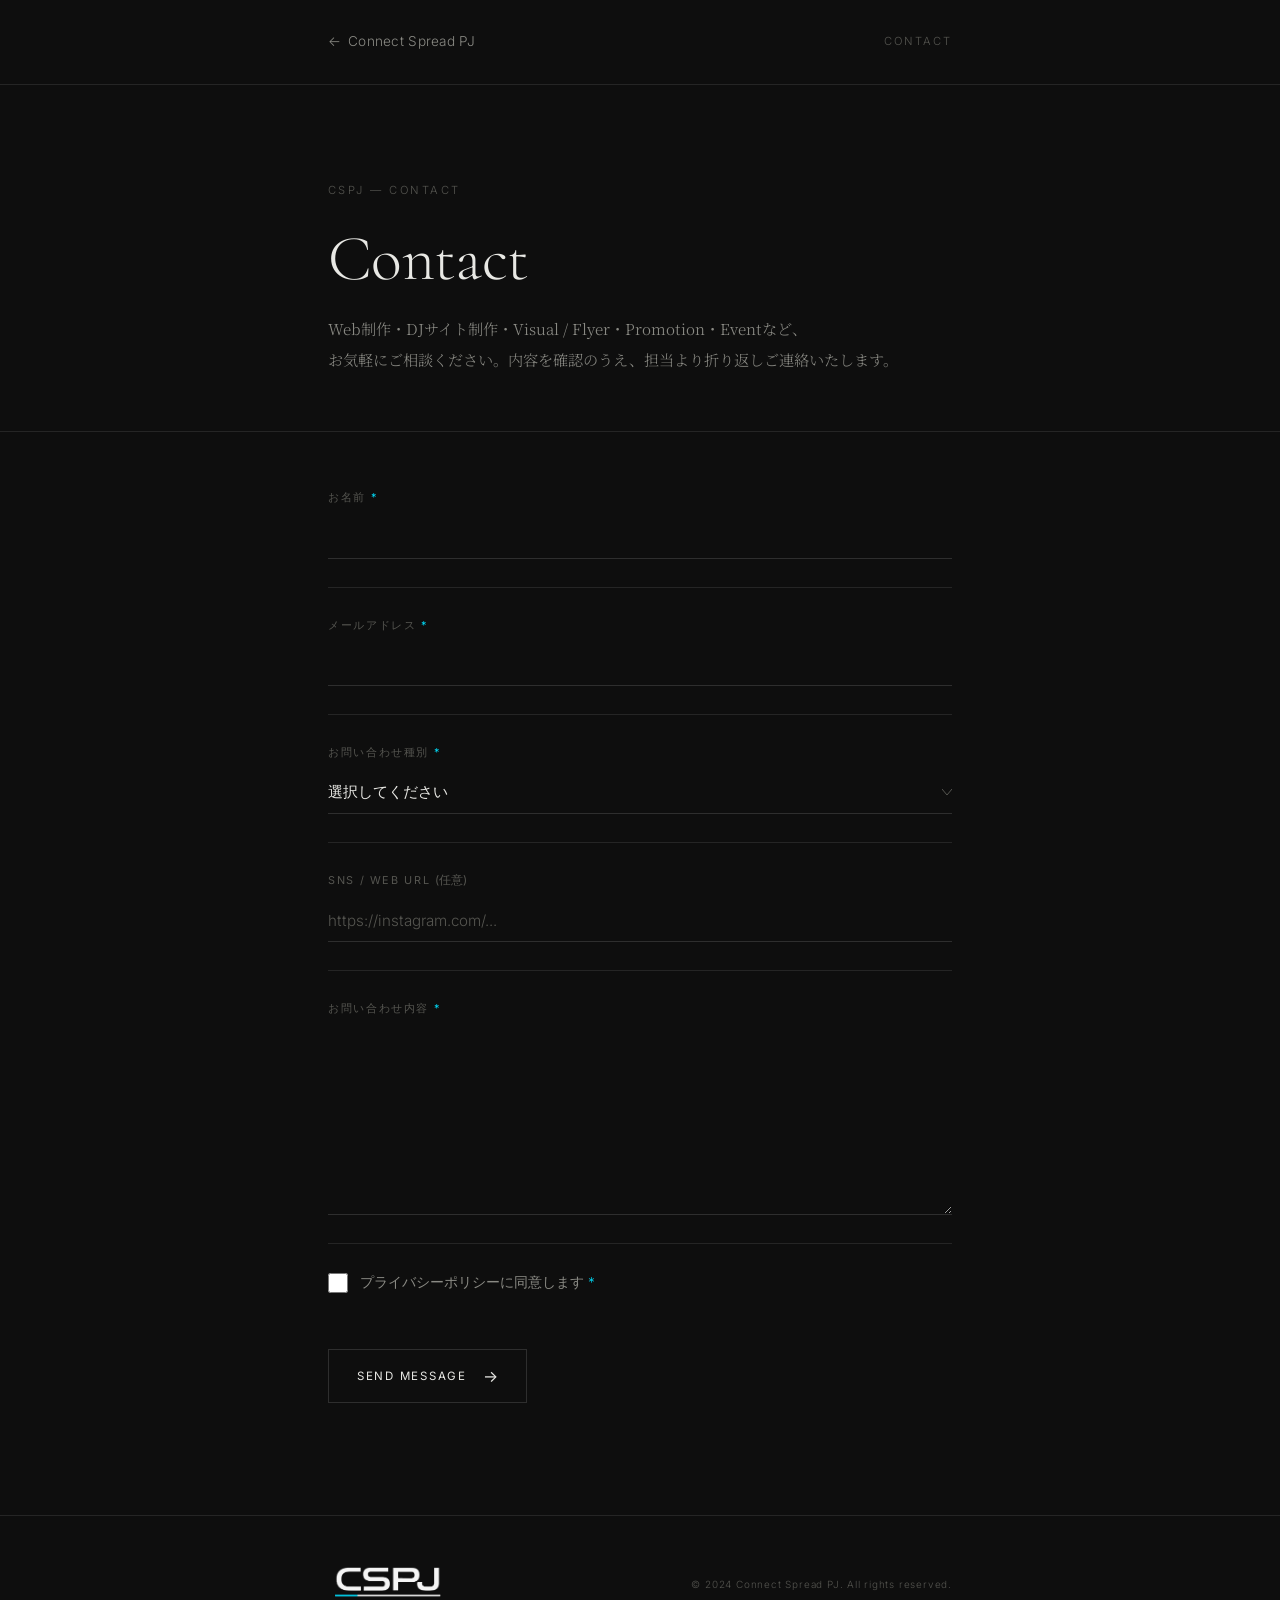
==== contact/index.html @ 503b1387 "feat: /contact/ を新設し、トップの問い合わせフォームを独立ページ化 URL構成の正式化:   /        = ブランド・事業紹介 + 問い合わせへのCTAのみ   /contac" ====
<!DOCTYPE html>
<html lang="ja">
<head>
  <meta charset="UTF-8">
  <meta name="viewport" content="width=device-width, initial-scale=1.0">
  <!--
    送信先バックエンドAPI(POST /api/contact 等)がまだ確定・実装されていないため、
    本番公開はまだ行わない。フォームUI・バリデーション・成功/失敗表示の土台のみ
    完成させている段階(詳細はscript.js冒頭のコメント参照)。バックエンド接続・
    最終確認後にnoindexを解除すること。
  -->
  <meta name="robots" content="noindex">
  <meta name="description" content="Connect Spread PJ（CSPJ）へのお問い合わせページ。Web制作・DJサイト制作・Visual/Flyer・Promotion・Eventなど、お気軽にご相談ください。">
  <title>Contact — Connect Spread PJ</title>

  <link rel="icon" href="/images/favicon.ico" sizes="any">
  <link rel="icon" type="image/png" sizes="16x16" href="/images/favicon-16x16.png">
  <link rel="icon" type="image/png" sizes="32x32" href="/images/favicon-32x32.png">
  <link rel="apple-touch-icon" href="/images/apple-touch-icon.png">

  <!--
    /contact/ はCSPJ共通ページとして、CSPJ本体(/index.html)とブランドトーン・
    Footerを統一しているが、CSSファイルとしては /css/style.css を読み込まない
    完全に独立したページ(/portal/ 等と同じ方針)。デザイントークンは本体から
    値を複製しているため、本体側のCSSを変更してもこのページには影響しない。
  -->
  <link rel="preconnect" href="https://fonts.googleapis.com">
  <link rel="preconnect" href="https://fonts.gstatic.com" crossorigin>
  <link href="https://fonts.googleapis.com/css2?family=Cormorant+Garamond:ital,wght@0,300;0,400;0,500;1,300;1,400&family=Noto+Serif+JP:wght@200;300;400&family=Inter:wght@200;300;400;500&display=swap" rel="stylesheet">
  <link rel="stylesheet" href="/contact/style.css">
</head>
<body>

  <a class="skip-link" href="#main-content">本文へスキップ</a>

  <header class="contact-header">
    <div class="contact-header__inner">
      <a href="/" class="contact-header__back" aria-label="Connect Spread PJ トップへ戻る">
        <span aria-hidden="true">←</span> Connect Spread PJ
      </a>
      <span class="contact-header__label">Contact</span>
    </div>
  </header>

  <main id="main-content" tabindex="-1">
    <section class="contact-hero">
      <div class="contact-container">
        <p class="contact-hero__eyebrow reveal-fade">CSPJ — Contact</p>
        <h1 class="contact-hero__title reveal-up">Contact</h1>
        <p class="contact-hero__lead reveal-fade">
          Web制作・DJサイト制作・Visual / Flyer・Promotion・Eventなど、<br class="contact-only-pc">
          お気軽にご相談ください。内容を確認のうえ、担当より折り返しご連絡いたします。
        </p>
      </div>
    </section>

    <section class="contact-form-section" aria-labelledby="contact-form-heading">
      <div class="contact-container">
        <h2 class="contact-form-heading sr-only" id="contact-form-heading">Contact Form</h2>

        <!--
          フォーム本体。送信先API(POST /api/contact)は未確定のため、script.js側で
          実際のfetch()は行っていない(バリデーション成功後、Turnstile検証・D1保存・
          メール通知が確定次第、接続する想定)。この状態で送信されたと誤解されない
          よう、成功時メッセージは「準備中」であることを正直に明示している。
        -->
        <form class="contact-form" id="contactForm" novalidate>

          <div class="contact-form__row">
            <label class="contact-form__label" for="name">
              お名前 <span class="contact-form__required" aria-hidden="true">*</span>
            </label>
            <input
              class="contact-form__input"
              type="text"
              id="name"
              name="name"
              autocomplete="name"
              required
              aria-required="true"
              aria-describedby="error-name">
            <p class="contact-form__error" id="error-name" role="alert"></p>
          </div>

          <div class="contact-form__row">
            <label class="contact-form__label" for="email">
              メールアドレス <span class="contact-form__required" aria-hidden="true">*</span>
            </label>
            <input
              class="contact-form__input"
              type="email"
              id="email"
              name="email"
              autocomplete="email"
              required
              aria-required="true"
              aria-describedby="error-email">
            <p class="contact-form__error" id="error-email" role="alert"></p>
          </div>

          <div class="contact-form__row">
            <label class="contact-form__label" for="inquiry-type">
              お問い合わせ種別 <span class="contact-form__required" aria-hidden="true">*</span>
            </label>
            <select
              class="contact-form__input contact-form__select"
              id="inquiry-type"
              name="inquiry_type"
              required
              aria-required="true"
              aria-describedby="error-inquiry-type">
              <option value="" disabled selected>選択してください</option>
              <option value="web">Webサイト制作</option>
              <option value="dj">DJサイト制作</option>
              <option value="visual">Visual / Flyer</option>
              <option value="promotion">Promotion</option>
              <option value="event">Event</option>
              <option value="other">その他</option>
            </select>
            <p class="contact-form__error" id="error-inquiry-type" role="alert"></p>
          </div>

          <div class="contact-form__row">
            <label class="contact-form__label" for="sns-url">
              SNS / Web URL <span class="contact-form__optional">(任意)</span>
            </label>
            <input
              class="contact-form__input"
              type="text"
              id="sns-url"
              name="sns_url"
              autocomplete="url"
              placeholder="https://instagram.com/..."
              aria-describedby="error-sns-url">
            <p class="contact-form__error" id="error-sns-url" role="alert"></p>
          </div>

          <div class="contact-form__row">
            <label class="contact-form__label" for="message">
              お問い合わせ内容 <span class="contact-form__required" aria-hidden="true">*</span>
            </label>
            <textarea
              class="contact-form__input contact-form__textarea"
              id="message"
              name="message"
              rows="6"
              required
              aria-required="true"
              aria-describedby="error-message"></textarea>
            <p class="contact-form__error" id="error-message" role="alert"></p>
          </div>

          <div class="contact-form__row contact-form__row--checkbox">
            <label class="contact-form__checkbox-label" for="privacy">
              <input
                class="contact-form__checkbox"
                type="checkbox"
                id="privacy"
                name="privacy"
                required
                aria-required="true"
                aria-describedby="error-privacy">
              <span>プライバシーポリシーに同意します <span class="contact-form__required" aria-hidden="true">*</span></span>
            </label>
            <p class="contact-form__error" id="error-privacy" role="alert"></p>
          </div>

          <div class="contact-form__submit-wrap">
            <button type="submit" class="contact-form__submit" id="contactSubmit">
              <span class="contact-form__submit-text">Send Message</span>
              <span class="contact-form__submit-arrow" aria-hidden="true">→</span>
            </button>
          </div>

          <!-- 成功時: フォームを非表示にしてこちらへ切り替える(script.js参照) -->
          <div class="contact-form__success" id="contactSuccess" role="status" aria-live="polite" hidden>
            <p class="contact-form__success-title">ご入力ありがとうございます。</p>
            <p class="contact-form__success-body">
              現在、送信システムを準備中のため、恐れ入りますが今回のご入力内容は
              まだ送信されておりません。お急ぎの場合は
              <a href="https://www.instagram.com/cspj.official/" target="_blank" rel="noopener noreferrer">Instagram(@cspj.official)</a>
              よりご連絡ください。
            </p>
          </div>

          <!-- 送信エラー時(将来API接続後、通信失敗時に表示する想定の土台) -->
          <div class="contact-form__error-banner" id="contactErrorBanner" role="alert" aria-live="assertive" hidden>
            <p>送信中にエラーが発生しました。時間をおいて再度お試しください。</p>
          </div>

        </form>
      </div>
    </section>
  </main>

  <!--
    Footer — CSPJ共通Footer(cs-pj.comトップページの<footer class="footer">を
    基準に統一。/portal/ /portal/dj/ と同じ構成)。
  -->
  <footer class="contact-footer" role="contentinfo">
    <div class="contact-container contact-footer__inner">
      <div class="contact-footer__brand">
        <span class="contact-footer__logo-bg">
          <img src="/images/logo_new.png" alt="Connect Spread PJ" class="contact-footer__logo-img">
        </span>
      </div>
      <div class="contact-footer__copy">
        <small>© 2024 Connect Spread PJ. All rights reserved.</small>
      </div>
    </div>
  </footer>

  <script src="/contact/script.js"></script>
</body>
</html>
---- contact/style.css ----
/* =============================================
   Connect Spread PJ — /contact/ Stylesheet
   CSPJ共通ページ(cs-pj.comトップと同じブランドトーン)。CSPJ本体
   (/css/style.css)・DJポータル・各DJページ・/portal/ のいずれとも読み込みを
   共有しない、完全に独立したスタイルシートです。デザイントークンは
   本体から値を複製しているため、本体側のCSSを変更してもこのページには
   影響しません。個別DJサイトのデザインは参照していません。
   ============================================= */

*, *::before, *::after {
  box-sizing: border-box;
  margin: 0;
  padding: 0;
}

:root {
  /* Color Palette(CSPJ本体と同一値) */
  --color-bg:           #0e0e0e;
  --color-surface:      #141414;
  --color-border:       #252525;
  --color-border-light: #2e2e2e;

  --color-text-primary:   #e8e8e4;
  --color-text-secondary: #8a8a84;
  --color-text-muted:     #555550;
  --color-accent:      #c8c0a8;   /* warm off-white accent */
  --color-cyan:        #00ddfa;   /* brand cyan — 限定使用 */

  /* Typography */
  --font-serif: 'Cormorant Garamond', 'Noto Serif JP', Georgia, serif;
  --font-sans:  'Inter', -apple-system, BlinkMacSystemFont, 'Helvetica Neue', sans-serif;
  --font-ja:    'Noto Serif JP', 'Hiragino Mincho ProN', serif;

  /* Layout */
  --contact-container-max: 720px;
  --contact-container-pad: clamp(1.25rem, 6vw, 3rem);

  /* Motion */
  --ease-out: cubic-bezier(0.22, 1, 0.36, 1);
  --dur-fast: 0.25s;
  --dur-med:  0.6s;
}

html {
  scroll-behavior: smooth;
  font-size: 16px;
  -webkit-font-smoothing: antialiased;
  -moz-osx-font-smoothing: grayscale;
}

body {
  background-color: var(--color-bg);
  color: var(--color-text-primary);
  font-family: var(--font-sans);
  font-weight: 300;
  line-height: 1.7;
  overflow-x: hidden;
}

a { color: inherit; text-decoration: none; }
img { max-width: 100%; display: block; }

.sr-only {
  position: absolute;
  width: 1px;
  height: 1px;
  padding: 0;
  margin: -1px;
  overflow: hidden;
  clip: rect(0, 0, 0, 0);
  white-space: nowrap;
  border: 0;
}

/* ─── Focus visibility ─────────────────────── */
a:focus-visible,
button:focus-visible,
input:focus-visible,
select:focus-visible,
textarea:focus-visible {
  outline: 1.5px solid var(--color-accent);
  outline-offset: 4px;
}

/* ─── Skip Link ─────────────────────────────── */
.skip-link {
  position: absolute;
  top: -100%;
  left: 1rem;
  z-index: 1000;
  background: var(--color-accent);
  color: var(--color-bg);
  padding: 0.6em 1.2em;
  font-family: var(--font-sans);
  font-size: 0.85rem;
  font-weight: 500;
  border-radius: 2px;
  transition: top var(--dur-fast) var(--ease-out);
}
.skip-link:focus { top: 1rem; }

/* ─── Layout Utility ────────────────────────── */
.contact-container {
  max-width: var(--contact-container-max);
  margin: 0 auto;
  padding: 0 var(--contact-container-pad);
}

.contact-only-pc { display: none; }
@media (min-width: 768px) {
  .contact-only-pc { display: inline; }
}

/* ─── Scroll Reveal ──────────────────────────── */
.reveal-fade,
.reveal-up {
  opacity: 0;
  transition: opacity var(--dur-med) var(--ease-out), transform var(--dur-med) var(--ease-out);
}
.reveal-up { transform: translateY(20px); }
.revealed.reveal-fade,
.revealed.reveal-up {
  opacity: 1;
  transform: translateY(0);
}

/* ============================================================
   Header
   ============================================================ */
.contact-header {
  border-bottom: 1px solid var(--color-border);
  padding: 1.25rem 0;
}
.contact-header__inner {
  max-width: var(--contact-container-max);
  margin: 0 auto;
  padding: 0 var(--contact-container-pad);
  display: flex;
  align-items: center;
  justify-content: space-between;
  gap: 1rem;
}
.contact-header__back {
  font-family: var(--font-sans);
  font-size: 0.85rem;
  letter-spacing: 0.02em;
  color: var(--color-text-secondary);
  display: inline-flex;
  align-items: center;
  gap: 0.5em;
  min-height: 44px;
  transition: color var(--dur-fast) var(--ease-out);
}
.contact-header__back:hover,
.contact-header__back:focus-visible {
  color: var(--color-text-primary);
}
.contact-header__label {
  font-family: var(--font-sans);
  font-size: 0.7rem;
  letter-spacing: 0.18em;
  text-transform: uppercase;
  color: var(--color-text-muted);
}

/* ============================================================
   Hero
   ============================================================ */
.contact-hero {
  padding: clamp(3rem, 10vw, 6rem) 0 clamp(2rem, 6vw, 3.5rem);
}
.contact-hero__eyebrow {
  font-family: var(--font-sans);
  font-size: 0.7rem;
  letter-spacing: 0.22em;
  text-transform: uppercase;
  color: var(--color-text-muted);
  margin-bottom: 1.5rem;
}
.contact-hero__title {
  font-family: var(--font-serif);
  font-weight: 300;
  font-size: clamp(2.6rem, 9vw, 4rem);
  letter-spacing: -0.01em;
  line-height: 1.1;
  color: var(--color-text-primary);
  margin-bottom: 1.25rem;
}
.contact-hero__lead {
  font-family: var(--font-ja);
  font-weight: 300;
  font-size: clamp(0.85rem, 2.2vw, 0.95rem);
  line-height: 2;
  color: var(--color-text-secondary);
}

/* ============================================================
   Form
   ============================================================ */
.contact-form-section {
  padding: 0 0 clamp(4rem, 10vw, 7rem);
  border-top: 1px solid var(--color-border);
}

.contact-form {
  padding-top: clamp(2.5rem, 6vw, 3.5rem);
}

.contact-form__row {
  display: flex;
  flex-direction: column;
  gap: 0.6rem;
  padding-bottom: 1.75rem;
  margin-bottom: 1.75rem;
  border-bottom: 1px solid var(--color-border);
}

.contact-form__label {
  font-family: var(--font-sans);
  font-size: 0.68rem;
  font-weight: 400;
  letter-spacing: 0.15em;
  text-transform: uppercase;
  color: var(--color-text-muted);
}

.contact-form__required {
  color: var(--color-cyan);
}

.contact-form__optional {
  text-transform: none;
  letter-spacing: 0;
  color: var(--color-text-muted);
  font-size: 0.72rem;
}

.contact-form__input {
  background: transparent;
  border: none;
  border-bottom: 1px solid var(--color-border-light);
  border-radius: 0;
  color: var(--color-text-primary);
  font-family: var(--font-sans);
  font-size: 0.95rem;
  font-weight: 300;
  padding: 0.7rem 0;
  outline: none;
  transition: border-color var(--dur-fast) ease;
  width: 100%;
  -webkit-appearance: none;
  appearance: none;
}

.contact-form__input::placeholder {
  color: var(--color-text-muted);
  font-weight: 300;
}

.contact-form__input:focus {
  border-bottom-color: var(--color-cyan);
}

.contact-form__row--invalid .contact-form__input {
  border-bottom-color: #e0765f;
}

.contact-form__select {
  cursor: pointer;
  background-image: url("data:image/svg+xml,%3Csvg xmlns='http://www.w3.org/2000/svg' width='10' height='6' viewBox='0 0 10 6'%3E%3Cpath d='M0 0L5 6L10 0' stroke='%23555550' stroke-width='1' fill='none'/%3E%3C/svg%3E");
  background-repeat: no-repeat;
  background-position: right 0 center;
  padding-right: 1.5rem;
}

.contact-form__select option {
  background: var(--color-surface);
  color: var(--color-text-primary);
}

.contact-form__textarea {
  resize: vertical;
  min-height: 140px;
  line-height: 1.8;
}

.contact-form__error {
  font-family: var(--font-sans);
  font-size: 0.75rem;
  color: #e0765f;
  min-height: 0;
}
.contact-form__error:empty {
  display: none;
}

.contact-form__row--checkbox {
  border-bottom: none;
}

.contact-form__checkbox-label {
  display: flex;
  align-items: flex-start;
  gap: 0.75rem;
  font-family: var(--font-sans);
  font-size: 0.85rem;
  font-weight: 300;
  color: var(--color-text-secondary);
  line-height: 1.6;
  cursor: pointer;
}

.contact-form__checkbox {
  flex-shrink: 0;
  width: 20px;
  height: 20px;
  margin-top: 0.1em;
  accent-color: var(--color-cyan);
  cursor: pointer;
}

.contact-form__submit-wrap {
  margin-top: 0.5rem;
}

.contact-form__submit {
  display: inline-flex;
  align-items: center;
  gap: 1rem;
  background: none;
  border: 1px solid var(--color-border-light);
  color: var(--color-text-primary);
  font-family: var(--font-sans);
  cursor: pointer;
  padding: 1rem 1.75rem;
  min-height: 44px;
  transition: background var(--dur-fast) ease,
              border-color var(--dur-fast) ease,
              color var(--dur-fast) ease,
              opacity var(--dur-fast) ease;
}

.contact-form__submit-text {
  font-size: 0.72rem;
  font-weight: 400;
  letter-spacing: 0.15em;
  text-transform: uppercase;
}

.contact-form__submit-arrow {
  font-size: 1rem;
  transition: transform var(--dur-med) var(--ease-out);
}

.contact-form__submit:hover:not(:disabled) {
  background: var(--color-text-primary);
  border-color: var(--color-text-primary);
  color: var(--color-bg);
}

.contact-form__submit:hover:not(:disabled) .contact-form__submit-arrow {
  transform: translateX(4px);
}

.contact-form__submit:disabled {
  opacity: 0.5;
  cursor: not-allowed;
}

.contact-form__success {
  margin-top: 1.5rem;
  padding: 1.5rem;
  border: 1px solid var(--color-border-light);
  background: var(--color-surface);
}

.contact-form__success-title {
  font-family: var(--font-serif);
  font-size: 1.2rem;
  font-weight: 400;
  color: var(--color-text-primary);
  margin-bottom: 0.75rem;
}

.contact-form__success-body {
  font-family: var(--font-ja);
  font-size: 0.85rem;
  line-height: 1.9;
  color: var(--color-text-secondary);
}

.contact-form__success-body a {
  color: var(--color-cyan);
  text-decoration: underline;
  text-underline-offset: 2px;
}

.contact-form__error-banner {
  margin-top: 1.5rem;
  padding: 1rem 1.25rem;
  border: 1px solid #e0765f;
  background: rgba(224, 118, 95, 0.08);
}

.contact-form__error-banner p {
  font-family: var(--font-sans);
  font-size: 0.82rem;
  color: var(--color-text-primary);
}

/* ============================================================
   Footer(cs-pj.comトップと同一構成。/portal/ /portal/dj/ と同じ複製方式)
   ============================================================ */
.contact-footer {
  border-top: 1px solid var(--color-border);
  padding: 3rem 0;
}
.contact-footer__inner {
  display: flex;
  align-items: center;
  justify-content: space-between;
  gap: 1rem;
}
.contact-footer__brand {
  display: flex;
  align-items: center;
  gap: 1rem;
}
.contact-footer__logo-bg {
  display: block;
  background: #0e0e0e;
  padding: 2px 6px;
  line-height: 0;
}
.contact-footer__logo-img {
  height: 32px;
  width: auto;
  display: block;
}
.contact-footer__copy small {
  font-family: var(--font-sans);
  font-size: 0.62rem;
  font-weight: 300;
  letter-spacing: 0.08em;
  color: var(--color-text-muted);
}
@media (max-width: 640px) {
  .contact-footer__inner {
    flex-direction: column;
    gap: 1rem;
    text-align: center;
  }
  .contact-footer__brand {
    flex-direction: column;
    gap: 0.5rem;
  }
}

/* ============================================================
   Reduced Motion
   ============================================================ */
@media (prefers-reduced-motion: reduce) {
  *,
  *::before,
  *::after {
    animation-duration: 0.001ms !important;
    animation-iteration-count: 1 !important;
    transition-duration: 0.001ms !important;
    scroll-behavior: auto !important;
  }
  .reveal-fade,
  .reveal-up {
    opacity: 1 !important;
    transform: none !important;
  }
}
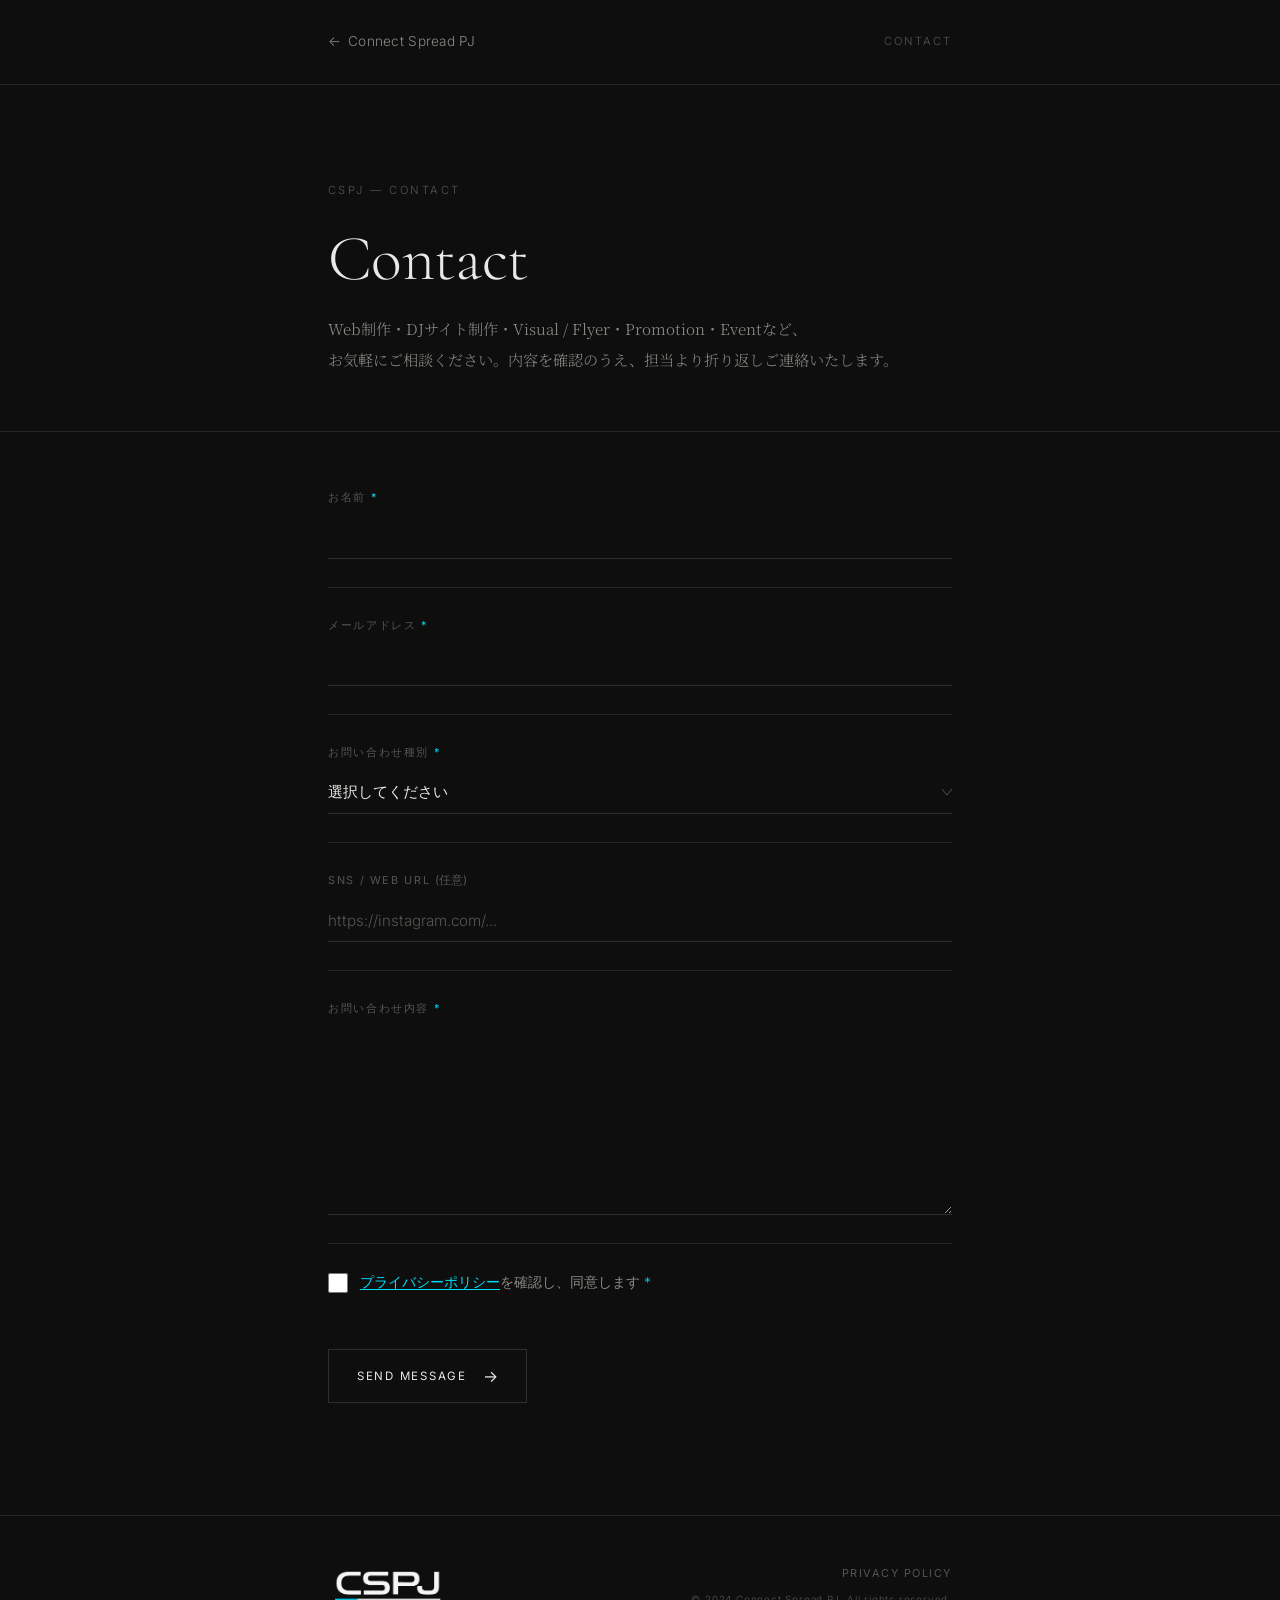
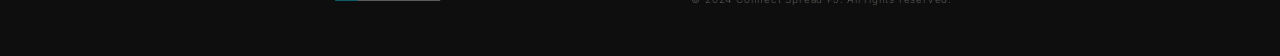
==== commit d0d5680e: "feat: /privacy/ を新設し、Contact同意リンク・共通Footer導線を整備 URL構成:   /privacy/ = プライバシーポリシー(制定日・最終改定日・バージョンを日付  " ====
--- a/contact/index.html
+++ b/contact/index.html
@@ -160,7 +160,10 @@
                 required
                 aria-required="true"
                 aria-describedby="error-privacy">
-              <span>プライバシーポリシーに同意します <span class="contact-form__required" aria-hidden="true">*</span></span>
+              <span>
+                <a href="/privacy/" target="_blank" rel="noopener noreferrer">プライバシーポリシー</a>を確認し、同意します
+                <span class="contact-form__required" aria-hidden="true">*</span>
+              </span>
             </label>
             <p class="contact-form__error" id="error-privacy" role="alert"></p>
           </div>
@@ -205,6 +208,7 @@
         </span>
       </div>
       <div class="contact-footer__copy">
+        <a href="/privacy/" class="contact-footer__privacy-link">Privacy Policy</a>
         <small>© 2024 Connect Spread PJ. All rights reserved.</small>
       </div>
     </div>
--- a/contact/style.css
+++ b/contact/style.css
@@ -310,6 +310,21 @@
   cursor: pointer;
 }
 
+/* プライバシーポリシーへのリンク(チェックボックスのラベル内)。
+   ネストされた<a>をクリックした場合、ラベルの「チェックボックスへ処理を
+   転送する」既定動作は発生せず、リンク自体の遷移のみが行われる(ブラウザの
+   標準的な挙動。実機で検証済み・追加のJS制御は不要)。リンクだと分かる
+   よう下線+アクセントカラーで視覚的に区別する。 */
+.contact-form__checkbox-label a {
+  color: var(--color-cyan);
+  text-decoration: underline;
+  text-underline-offset: 2px;
+}
+.contact-form__checkbox-label a:hover,
+.contact-form__checkbox-label a:focus-visible {
+  color: var(--color-accent);
+}
+
 .contact-form__checkbox {
   flex-shrink: 0;
   width: 20px;
@@ -436,6 +451,25 @@
   height: 32px;
   width: auto;
   display: block;
+}
+.contact-footer__copy {
+  display: flex;
+  flex-direction: column;
+  align-items: flex-end;
+  gap: 0.5rem;
+}
+.contact-footer__privacy-link {
+  font-family: var(--font-sans);
+  font-size: 0.68rem;
+  font-weight: 400;
+  letter-spacing: 0.14em;
+  text-transform: uppercase;
+  color: var(--color-text-muted);
+  transition: color var(--dur-fast) var(--ease-out);
+}
+.contact-footer__privacy-link:hover,
+.contact-footer__privacy-link:focus-visible {
+  color: var(--color-accent);
 }
 .contact-footer__copy small {
   font-family: var(--font-sans);
@@ -453,6 +487,9 @@
   .contact-footer__brand {
     flex-direction: column;
     gap: 0.5rem;
+  }
+  .contact-footer__copy {
+    align-items: center;
   }
 }
 
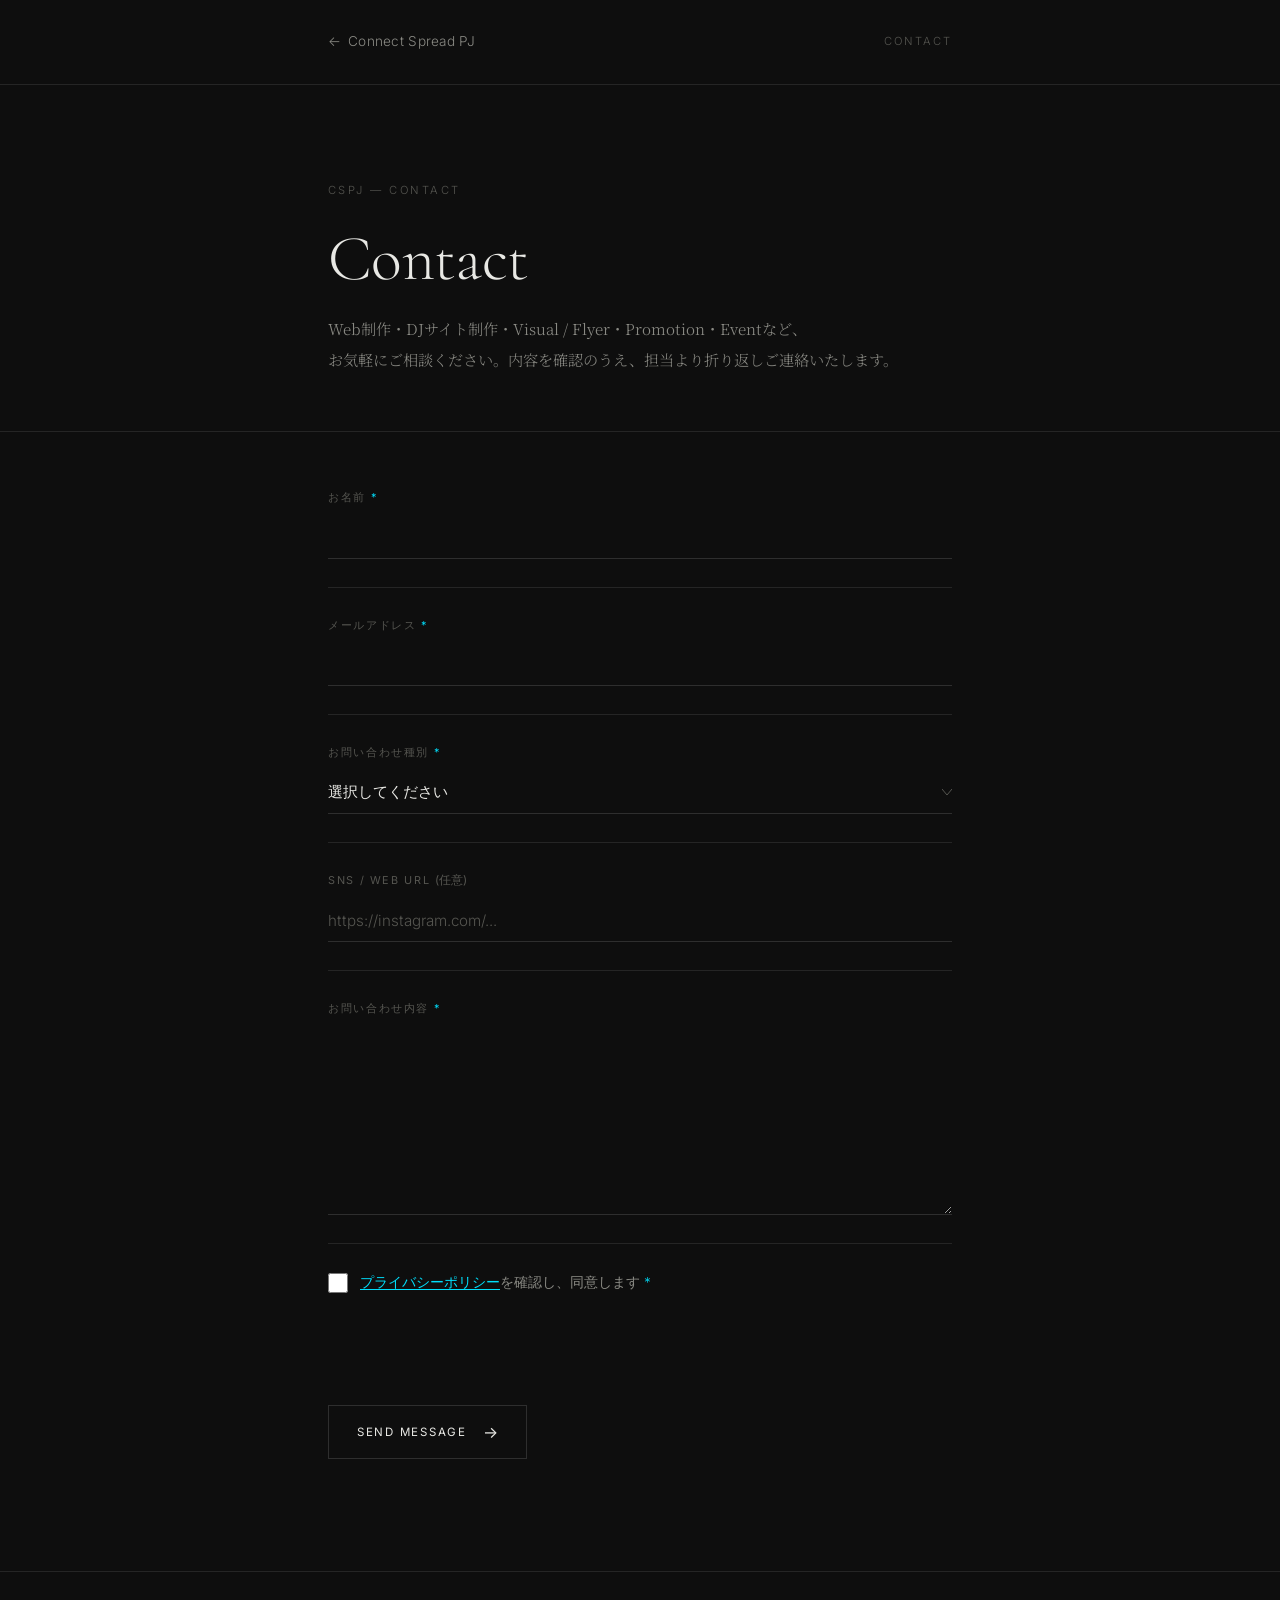
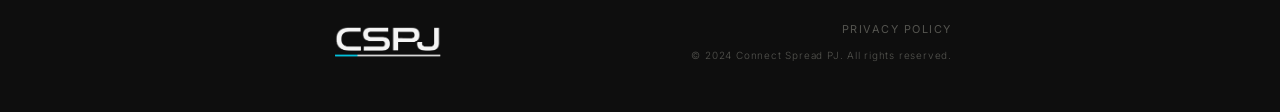
==== commit 478c49a5: "Connect contact form to production API Co-Authored-By: Claude Sonnet 5 <noreply@anthropic.com>" ====
--- a/contact/index.html
+++ b/contact/index.html
@@ -4,10 +4,10 @@
   <meta charset="UTF-8">
   <meta name="viewport" content="width=device-width, initial-scale=1.0">
   <!--
-    送信先バックエンドAPI(POST /api/contact 等)がまだ確定・実装されていないため、
-    本番公開はまだ行わない。フォームUI・バリデーション・成功/失敗表示の土台のみ
-    完成させている段階(詳細はscript.js冒頭のコメント参照)。バックエンド接続・
-    最終確認後にnoindexを解除すること。
+    2026-09-06: 送信先バックエンドAPI(POST https://api.cs-pj.com/v1/contact)へ接続済み。
+    Cloudflare Turnstileによるボット検証 → API検証 → D1保存の本番フローが稼働している
+    (詳細はscript.js冒頭のコメント参照)。noindexは本タスクの指示により今回は変更せず
+    維持している(SEO公開の可否は別途ユーザーへ確認のうえ判断する)。
   -->
   <meta name="robots" content="noindex">
   <meta name="description" content="Connect Spread PJ（CSPJ）へのお問い合わせページ。Web制作・DJサイト制作・Visual/Flyer・Promotion・Eventなど、お気軽にご相談ください。">
@@ -28,6 +28,13 @@
   <link rel="preconnect" href="https://fonts.gstatic.com" crossorigin>
   <link href="https://fonts.googleapis.com/css2?family=Cormorant+Garamond:ital,wght@0,300;0,400;0,500;1,300;1,400&family=Noto+Serif+JP:wght@200;300;400&family=Inter:wght@200;300;400;500&display=swap" rel="stylesheet">
   <link rel="stylesheet" href="/contact/style.css">
+
+  <!--
+    Cloudflare Turnstile(ボット検証)。Site Keyは公開情報のためここに直接記載して
+    問題ない。対応するSecret KeyはAPI側(api.CSPJ_HP)のCloudflare Worker Secretとして
+    のみ管理されており、このリポジトリには一切含めていない。
+  -->
+  <script src="https://challenges.cloudflare.com/turnstile/v0/api.js" async defer></script>
 </head>
 <body>
 
@@ -59,10 +66,10 @@
         <h2 class="contact-form-heading sr-only" id="contact-form-heading">Contact Form</h2>
 
         <!--
-          フォーム本体。送信先API(POST /api/contact)は未確定のため、script.js側で
-          実際のfetch()は行っていない(バリデーション成功後、Turnstile検証・D1保存・
-          メール通知が確定次第、接続する想定)。この状態で送信されたと誤解されない
-          よう、成功時メッセージは「準備中」であることを正直に明示している。
+          フォーム本体。クライアント側バリデーション通過後、Cloudflare Turnstileの
+          トークンを含めて POST https://api.cs-pj.com/v1/contact へ送信する(script.js
+          参照)。レスポンスが201の場合のみ成功UIを表示し、それ以外(4xx/5xx/通信エラー)は
+          内部エラーの詳細を出さない汎用エラーメッセージ(#contactErrorBanner)を表示する。
         -->
         <form class="contact-form" id="contactForm" novalidate>
 
@@ -168,6 +175,23 @@
             <p class="contact-form__error" id="error-privacy" role="alert"></p>
           </div>
 
+          <!--
+            Cloudflare Turnstile(暗黙レンダリング)。data-callback等はscript.js側で
+            windowに定義したグローバル関数を参照する(Turnstile公式の実装方式)。
+            Site Keyは公開情報。
+          -->
+          <div class="contact-form__row contact-form__row--turnstile">
+            <div
+              class="cf-turnstile"
+              id="contactTurnstile"
+              data-sitekey="0x4AAAAAAEpgwKCT1tqMHQVm"
+              data-theme="dark"
+              data-callback="onTurnstileSuccess"
+              data-expired-callback="onTurnstileExpired"
+              data-error-callback="onTurnstileError"></div>
+            <p class="contact-form__error" id="error-turnstile" role="alert"></p>
+          </div>
+
           <div class="contact-form__submit-wrap">
             <button type="submit" class="contact-form__submit" id="contactSubmit">
               <span class="contact-form__submit-text">Send Message</span>
@@ -175,18 +199,18 @@
             </button>
           </div>
 
-          <!-- 成功時: フォームを非表示にしてこちらへ切り替える(script.js参照) -->
+          <!-- 成功時: フォームを非表示にしてこちらへ切り替える(script.js参照)。
+               201 Createdが返った場合のみ表示する(script.js参照)。 -->
           <div class="contact-form__success" id="contactSuccess" role="status" aria-live="polite" hidden>
-            <p class="contact-form__success-title">ご入力ありがとうございます。</p>
+            <p class="contact-form__success-title">Message Sent.</p>
             <p class="contact-form__success-body">
-              現在、送信システムを準備中のため、恐れ入りますが今回のご入力内容は
-              まだ送信されておりません。お急ぎの場合は
-              <a href="https://www.instagram.com/cspj.official/" target="_blank" rel="noopener noreferrer">Instagram(@cspj.official)</a>
-              よりご連絡ください。
+              お問い合わせいただきありがとうございます。内容を確認のうえ、
+              担当より折り返しご連絡いたします。
             </p>
           </div>
 
-          <!-- 送信エラー時(将来API接続後、通信失敗時に表示する想定の土台) -->
+          <!-- 送信エラー時。201以外の全レスポンス・通信エラーで表示する。
+               内部のエラー内容(ステータスコード等)はユーザーに表示しない。 -->
           <div class="contact-form__error-banner" id="contactErrorBanner" role="alert" aria-live="assertive" hidden>
             <p>送信中にエラーが発生しました。時間をおいて再度お試しください。</p>
           </div>
--- a/contact/style.css
+++ b/contact/style.css
@@ -296,6 +296,17 @@
 
 .contact-form__row--checkbox {
   border-bottom: none;
+}
+
+.contact-form__row--turnstile {
+  border-bottom: none;
+}
+
+/* Turnstileウィジェット(iframe)の幅は約300pxで、320px幅の画面でも収まるが、
+   念のためコンテナ側で横スクロールが出ないようにしておく。 */
+.contact-form__row--turnstile .cf-turnstile {
+  max-width: 100%;
+  overflow: hidden;
 }
 
 .contact-form__checkbox-label {
